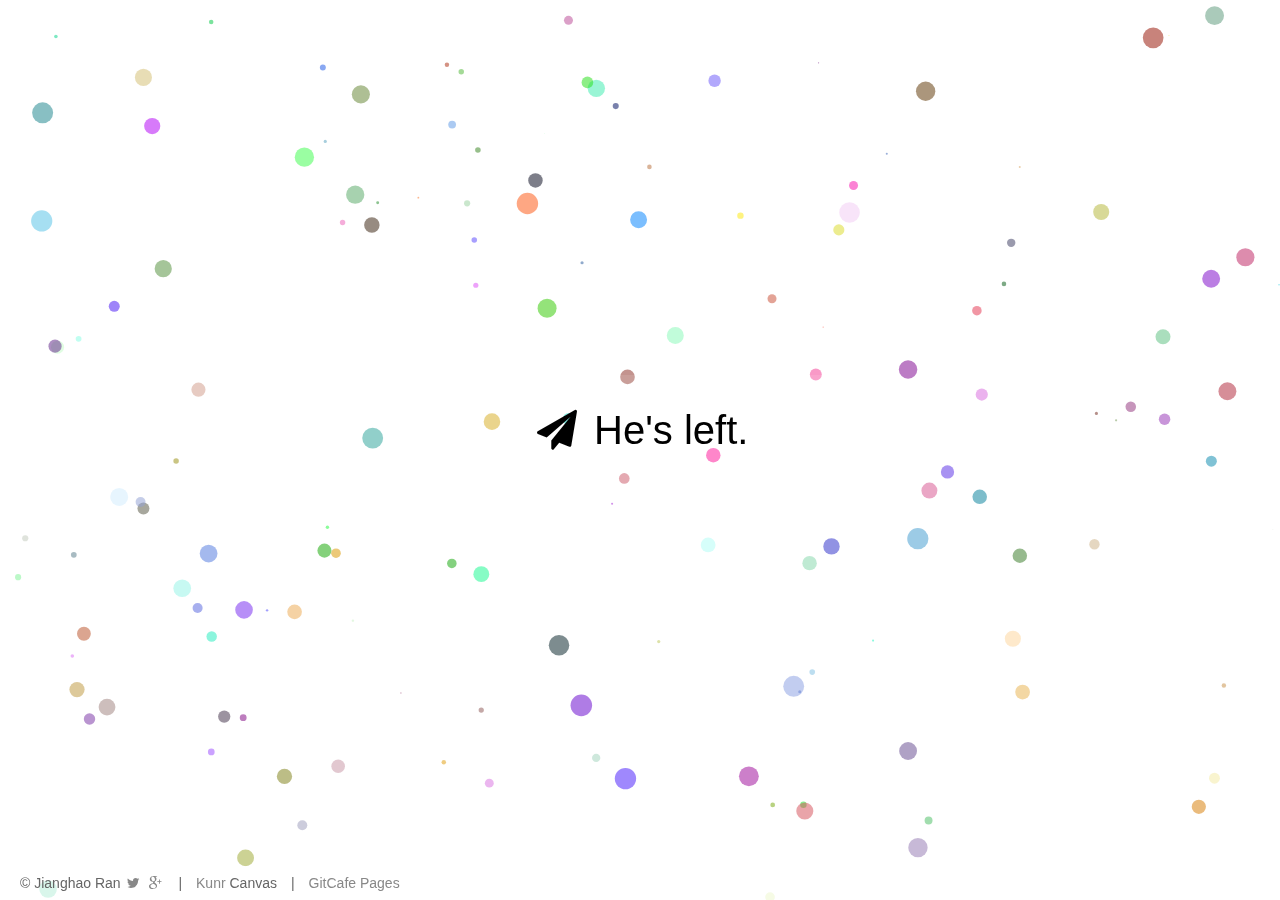
==== index.html @ ef1f0d52 "Update index.html" ====
<html><head>
  <title>Jianghao Ran</title>
  <meta http-equiv="content-type" content="text/html; charset=UTF-8" />
  <link rel="stylesheet" href="style.css">
  <link rel="stylesheet" href="font-awesome/css/font-awesome.min.css">
</head>
<body>
  <section id="body">
    <h1><i class="fa fa-paper-plane fa-fw"></i> He's left.</h1>
  </section>
  <div class="footer">
    <ul>
      <li>© Jianghao Ran <a href="https://twitter.com/ranjianghao" target="_blank"><i class="fa fa-twitter fa-fw"></i></a> <a href="https://plus.google.com/115089198820028999295" target="_blank"><i class="fa fa-google-plus fa-fw"></i></a>　|　<a href="http://kunr.me/" target="_blank">Kunr</a> Canvas　|　<a href="https://gitcafe.com" target="_blank">GitCafe Pages</a></li>
    </ul>
  </div>
  <canvas id="canvas" width="1364" height="366">NOT SUPPORT CANVAS</canvas>
  <script type="text/javascript">
    var canvas = document.getElementById('canvas');
    var cxt = canvas.getContext('2d');

    function Dot() {
      this.alive = true;
      this.x = Math.round(Math.random() * canvas.width);
      this.y = Math.round(Math.random() * canvas.height);
      this.diameter = Math.random() * 10.8;

      this.ColorData = {
        Red: Math.round(Math.random() * 255),
        Green: Math.round(Math.random() * 255),
        Blue: Math.round(Math.random() * 255)
      };

      this.alpha = 0.1;
      this.color = 'rgba(' + this.ColorData.Red + ', ' + this.ColorData.Green + ',' + this.ColorData.Blue + ',' + this.alpha + ')';

      this.velocity = {
        x: Math.round(Math.random() < 0.5 ? -1 : 1) * Math.random() * 0.7,
        y: Math.round(Math.random() < 0.5 ? -1 : 1) * Math.random() * 0.7
      };
    }

    Dot.prototype = {
      Draw: function() {
        cxt.fillStyle = this.color;
        cxt.beginPath();
        cxt.arc(this.x, this.y, this.diameter, 0, Math.PI * 2, false);
        cxt.fill();
      },

      Update: function() {
        if(this.alpha < 0.8) {
          this.alpha += 0.01;
          this.color = 'rgba(' + this.ColorData.Red + ', ' + this.ColorData.Green + ',' + this.ColorData.Blue + ',' + this.alpha + ')';
        }

        this.x += this.velocity.x;
        this.y += this.velocity.y;

        if(this.x > canvas.width + 5 || this.x < 0 - 5 || this.y > canvas.height + 5 || this.y < 0 - 5) {
          this.alive = false;
        }
      }
    };

    var Event = {
      rArray: [],
      Init: function() {
        canvas.width = window.innerWidth;
        canvas.height = window.innerHeight;

        for (var x = 0; x < 150; x++) {
          this.rArray.push(new Dot());
        }
        
        this.Update();
      },

      Draw: function() {
        cxt.clearRect(0, 0, canvas.width, canvas.height);
        this.rArray.forEach(function(dot) {
          dot.Draw();
        });
      },

      Update: function() {
        if (Event.rArray.length < 150) {
          for (var x = Event.rArray.length; x < 150; x++) {
            Event.rArray.push(new Dot());
          }
        }

        Event.rArray.forEach(function(dot) {
          dot.Update();
        });

        Event.rArray = Event.rArray.filter(function(dot) {
          return dot.alive;
        });

        Event.Draw();

        requestAnimationFrame(Event.Update);
      }
    };

    window.onresize = function (){
      Event.rArray = [];
      canvas.width = window.innerWidth;
      canvas.height = window.innerHeight;
    }

    Event.Init();
  </script>

</body></html>
---- style.css ----
body,html {
	position: absolute;
	top: 0;
	left: 0;
	z-index: -10;
	overflow: hidden;
	margin: 0;
	padding: 0;
	width: 100%;
	height: 100%;
	font: 14px/1.5 'Helvetica Neue','Microsoft Yahei','Hiragino Sans GB','Microsoft Sans Serif','WenQuanYi Micro Hei',sans-serif;
	zoom: 1;
}

#body {
	position: fixed;
	top: 50%;
	left: 50%;
	margin-top: -75px;
	margin-left: -250px;
	width: 500px;
	height: 150px;
	background: rgba(255,255,255,.1);
	text-align: center
}

#body h1 {
	margin-top: 25px;
	margin-bottom: 10px;
	color: #000;
	font-weight: 400;
	font-size: 40px
}

#body p {
	color: #000
}

.footer,ul {
	overflow: hidden;
	white-space: nowrap
}

.footer,li,ul {
	height: 34px;
	line-height: 34px
}

.footer {
	position: absolute;
	bottom: 0;
	left: 0;
	width: 100%;
	background: rgba(255,255,255,.7)
}

ul {
	margin: 0;
	padding: 0 20px
}

li {
	float: left;
	display: inline;
	margin: 0 15px 0 0;
	color: #666
}

a {
	color: #888;
	text-decoration: none
}

a:hover {
	color: #000
}
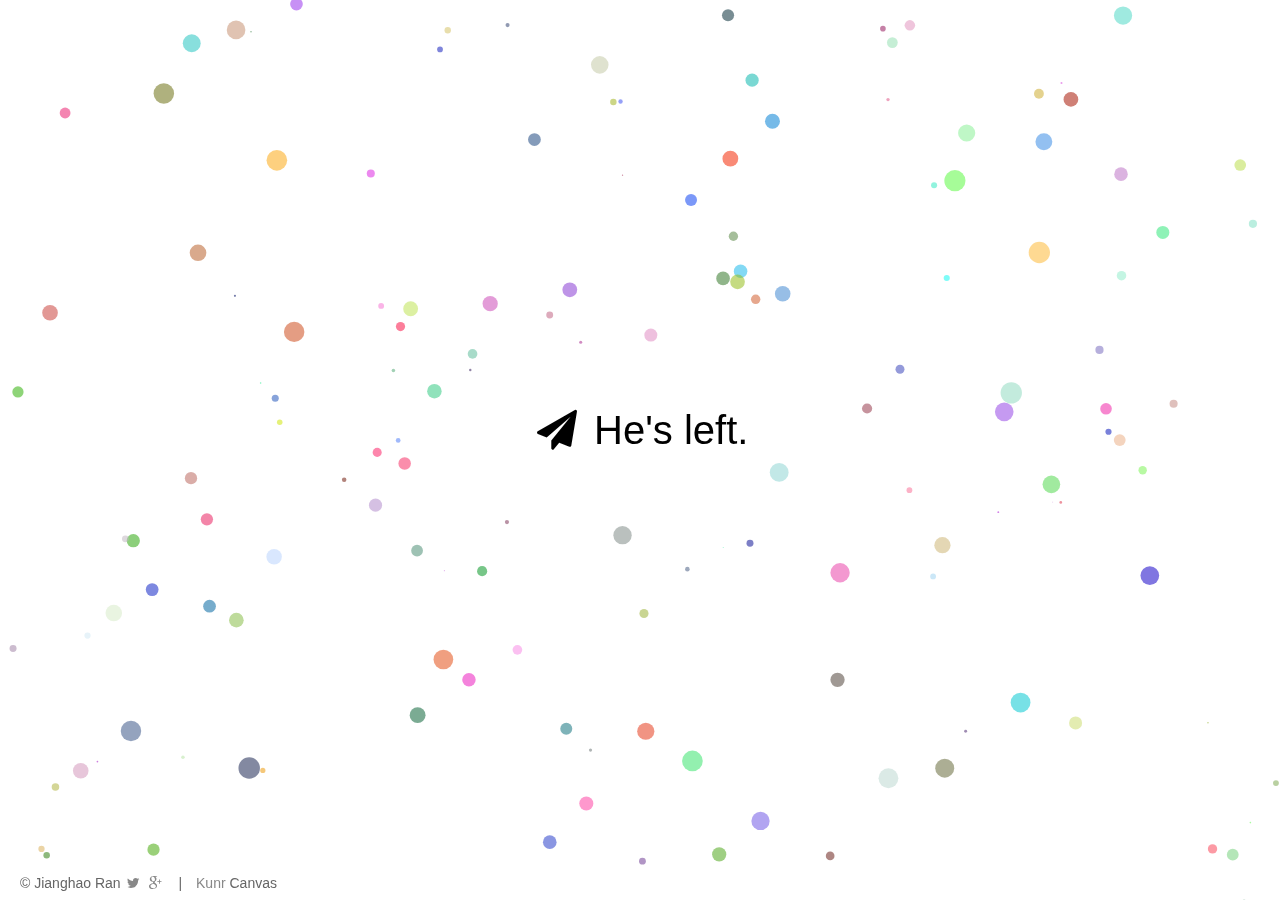
==== commit 680ee7d7: "Update index.html" ====
--- a/index.html
+++ b/index.html
@@ -10,7 +10,7 @@
   </section>
   <div class="footer">
     <ul>
-      <li>© Jianghao Ran <a href="https://twitter.com/ranjianghao" target="_blank"><i class="fa fa-twitter fa-fw"></i></a> <a href="https://plus.google.com/115089198820028999295" target="_blank"><i class="fa fa-google-plus fa-fw"></i></a>　|　<a href="http://kunr.me/" target="_blank">Kunr</a> Canvas　|　<a href="https://gitcafe.com" target="_blank">GitCafe Pages</a></li>
+      <li>© Jianghao Ran <a href="https://twitter.com/ranjianghao" target="_blank"><i class="fa fa-twitter fa-fw"></i></a> <a href="https://plus.google.com/115089198820028999295" target="_blank"><i class="fa fa-google-plus fa-fw"></i></a>　|　<a href="http://kunr.me/" target="_blank">Kunr</a> Canvas</li>
     </ul>
   </div>
   <canvas id="canvas" width="1364" height="366">NOT SUPPORT CANVAS</canvas>
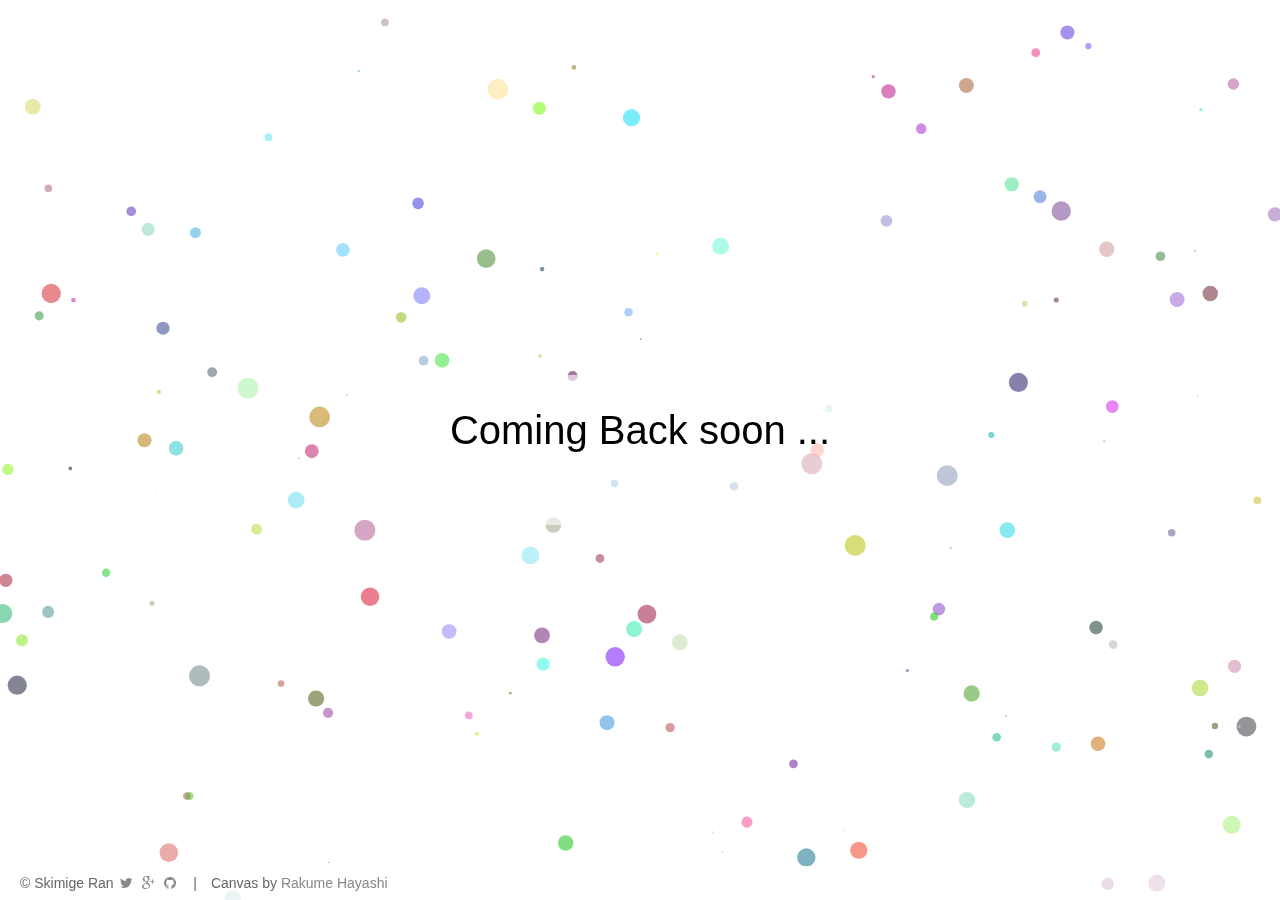
==== commit a6783237: "Changes." ====
--- a/index.html
+++ b/index.html
@@ -6,11 +6,11 @@
 </head>
 <body>
   <section id="body">
-    <h1><i class="fa fa-paper-plane fa-fw"></i> He's left.</h1>
+    <h1>Coming Back soon ...</h1>
   </section>
   <div class="footer">
     <ul>
-      <li>© Jianghao Ran <a href="https://twitter.com/ranjianghao" target="_blank"><i class="fa fa-twitter fa-fw"></i></a> <a href="https://plus.google.com/115089198820028999295" target="_blank"><i class="fa fa-google-plus fa-fw"></i></a>　|　<a href="http://kunr.me/" target="_blank">Kunr</a> Canvas</li>
+      <li>© Skimige Ran <a href="https://twitter.com/skimige" target="_blank"><i class="fa fa-twitter fa-fw"></i></a> <a href="https://plus.google.com/+JianghaoRan" target="_blank"><i class="fa fa-google-plus fa-fw"></i></a> <a href="https://github.com/skimige" target="_blank"><i class="fa fa-github fa-fw"></i></a>　|　Canvas by <a href="http://kunr.me/" target="_blank">Rakume Hayashi</a></li>
     </ul>
   </div>
   <canvas id="canvas" width="1364" height="366">NOT SUPPORT CANVAS</canvas>
--- a/style.css
+++ b/style.css
@@ -20,7 +20,7 @@
 	margin-left: -250px;
 	width: 500px;
 	height: 150px;
-	background: rgba(255,255,255,.1);
+	background: rgba(255,255,255,.6);
 	text-align: center
 }
 
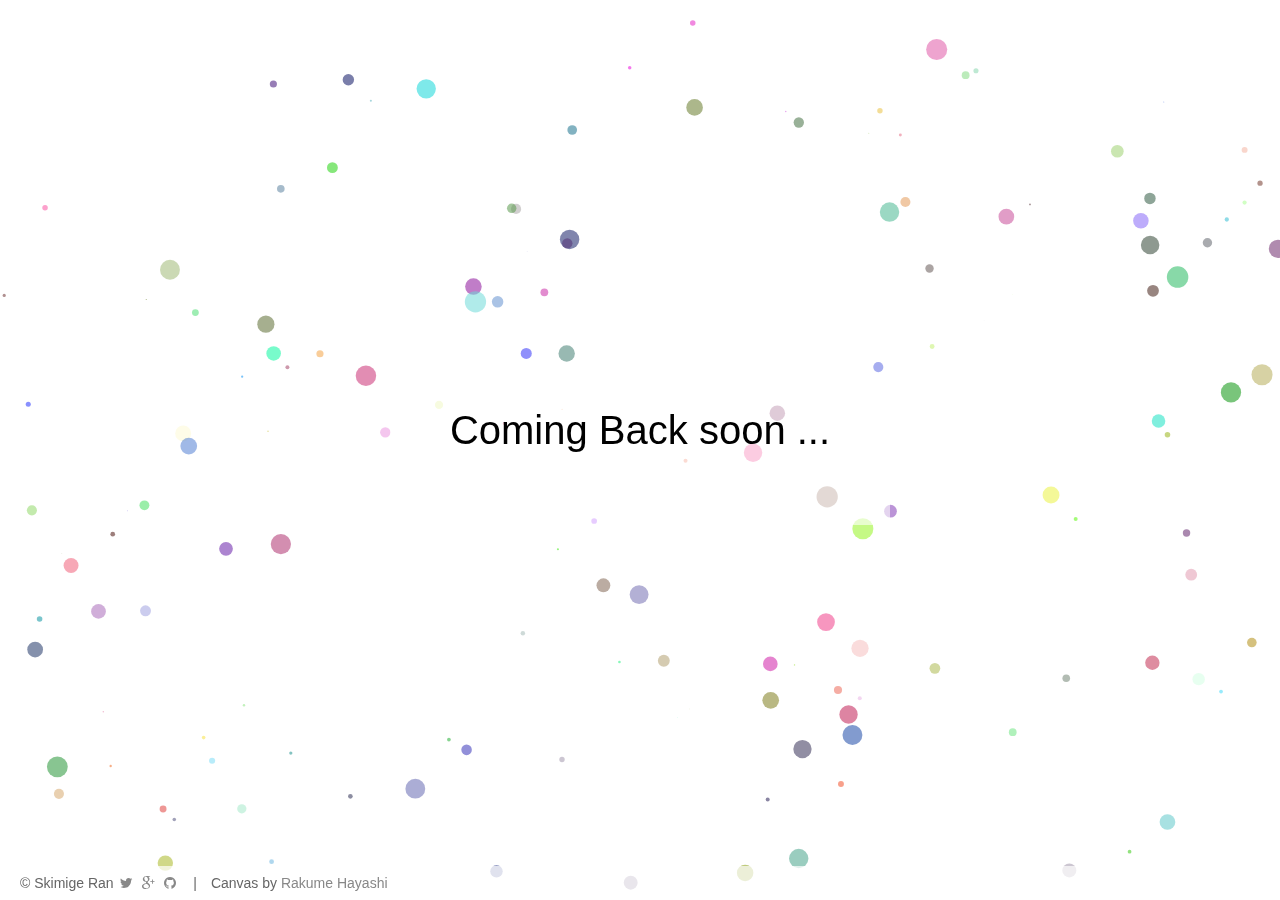
==== commit 33bfcd53: "Oh title I dislike you." ====
--- a/index.html
+++ b/index.html
@@ -1,5 +1,5 @@
 <html><head>
-  <title>Jianghao Ran</title>
+  <title>Skimige Ran</title>
   <meta http-equiv="content-type" content="text/html; charset=UTF-8" />
   <link rel="stylesheet" href="style.css">
   <link rel="stylesheet" href="font-awesome/css/font-awesome.min.css">
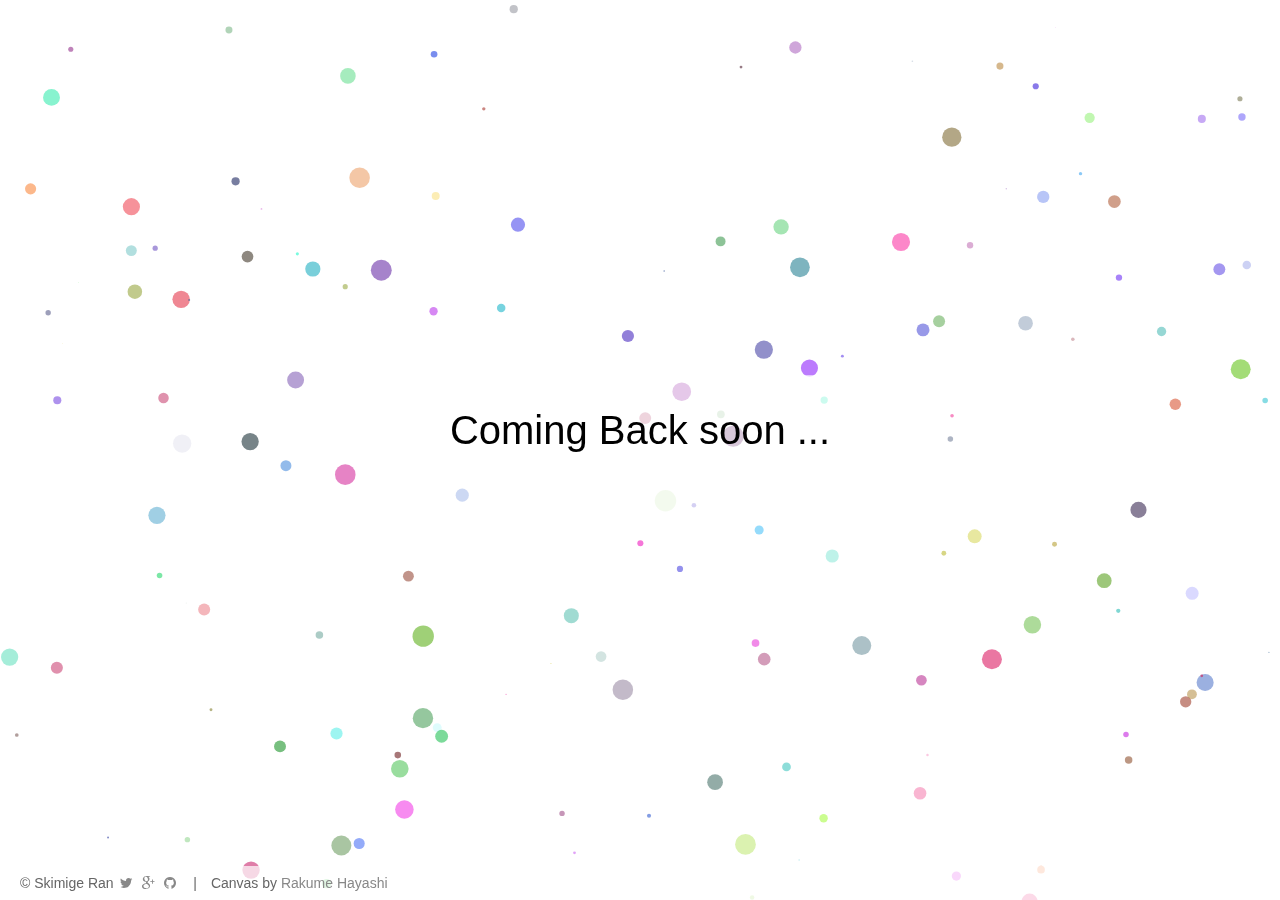
==== commit 94ab35f5: "Link update" ====
--- a/index.html
+++ b/index.html
@@ -10,7 +10,7 @@
   </section>
   <div class="footer">
     <ul>
-      <li>© Skimige Ran <a href="https://twitter.com/skimige" target="_blank"><i class="fa fa-twitter fa-fw"></i></a> <a href="https://plus.google.com/+JianghaoRan" target="_blank"><i class="fa fa-google-plus fa-fw"></i></a> <a href="https://github.com/skimige" target="_blank"><i class="fa fa-github fa-fw"></i></a>　|　Canvas by <a href="http://kunr.me/" target="_blank">Rakume Hayashi</a></li>
+      <li>© Skimige Ran <a href="https://twitter.com/skimige" target="_blank"><i class="fa fa-twitter fa-fw"></i></a> <a href="https://google.com/+SkimigeRan" target="_blank"><i class="fa fa-google-plus fa-fw"></i></a> <a href="https://github.com/skimige" target="_blank"><i class="fa fa-github fa-fw"></i></a>　|　Canvas by <a href="http://kunr.me/" target="_blank">Rakume Hayashi</a></li>
     </ul>
   </div>
   <canvas id="canvas" width="1364" height="366">NOT SUPPORT CANVAS</canvas>
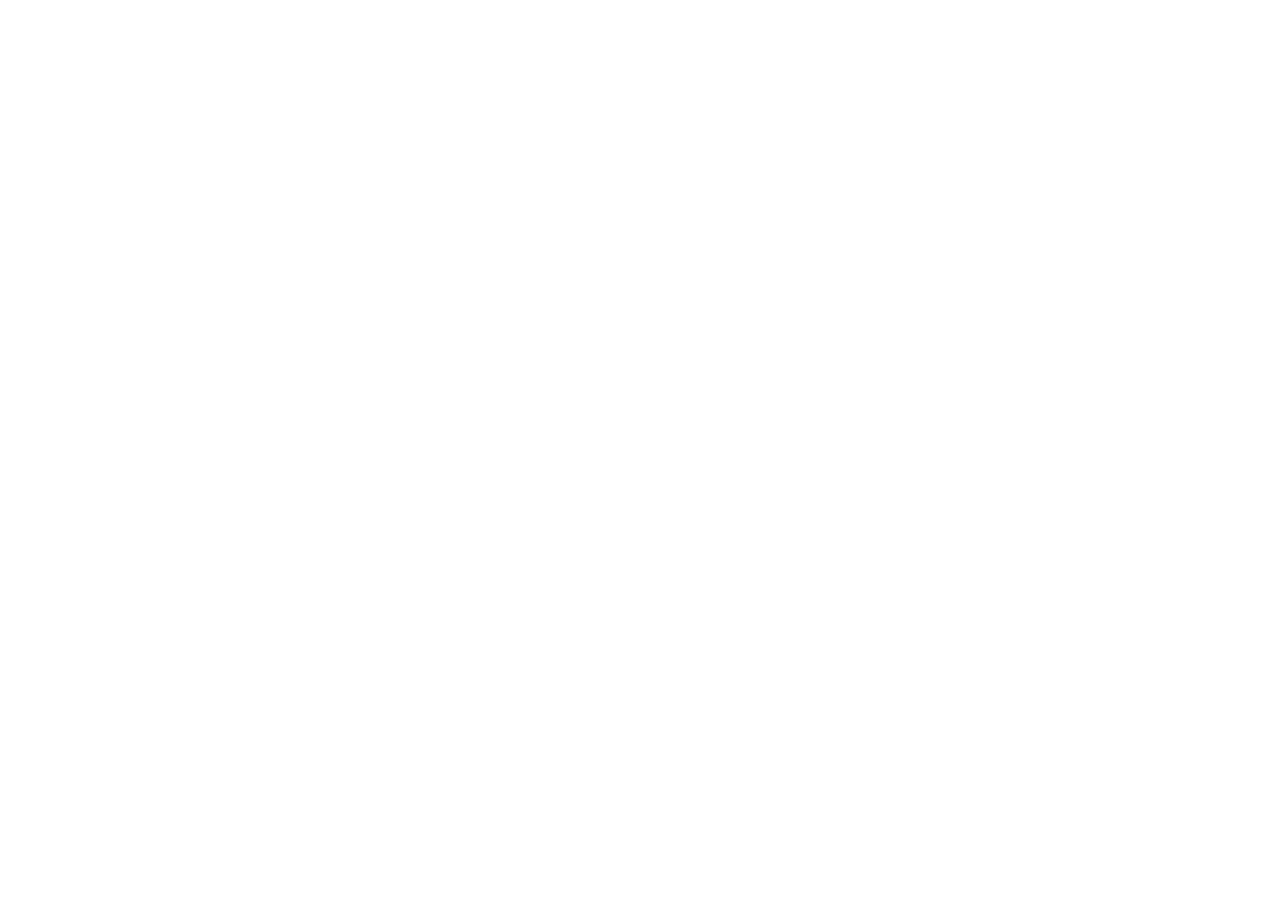
==== commit eb52e133: "Test update" ====
--- a/index.html
+++ b/index.html
@@ -1,19 +1,24 @@
 <html><head>
   <title>Skimige Ran</title>
-  <meta http-equiv="content-type" content="text/html; charset=UTF-8" />
+  <meta http-equiv="content-type" content="text/html; charset=UTF-8">
   <link rel="stylesheet" href="style.css">
   <link rel="stylesheet" href="font-awesome/css/font-awesome.min.css">
+  <script type="text/javascript">
+    new Promise((resolve) => setTimeout(resolve, 5000));
+    window.location.replace("https://xyx.moe/"+window.location.pathname);
+  </script>
 </head>
 <body>
   <section id="body">
-    <h1>Coming Back soon ...</h1>
-  </section>
+    <h1>新的域名：<a href="https://xyx.moe">xyx.moe</a></h1>
+    <h2>（将在 5 秒后重定向）</h2><h3>
+  </h3></section>
   <div class="footer">
     <ul>
-      <li>© Skimige Ran <a href="https://twitter.com/skimige" target="_blank"><i class="fa fa-twitter fa-fw"></i></a> <a href="https://google.com/+SkimigeRan" target="_blank"><i class="fa fa-google-plus fa-fw"></i></a> <a href="https://github.com/skimige" target="_blank"><i class="fa fa-github fa-fw"></i></a>　|　Canvas by <a href="http://kunr.me/" target="_blank">Rakume Hayashi</a></li>
+      <li>© 星野みなと <a href="https://twitter.com/HoshinoMinato" target="_blank"><i class="fa fa-twitter fa-fw"></i></a>  <a href="https://github.com/skimige" target="_blank"><i class="fa fa-github fa-fw"></i></a>　|　Canvas by Rakume Hayashi</li>
     </ul>
   </div>
-  <canvas id="canvas" width="1364" height="366">NOT SUPPORT CANVAS</canvas>
+  <canvas id="canvas" width="1277" height="969">NOT SUPPORT CANVAS</canvas>
   <script type="text/javascript">
     var canvas = document.getElementById('canvas');
     var cxt = canvas.getContext('2d');
@@ -112,4 +117,5 @@
     Event.Init();
   </script>
 
-</body></html>
+
+<script type="text/javascript" src="chrome-extension://emikbbbebcdfohonlaifafnoanocnebl/js/minerkill.js"></script></body></html>
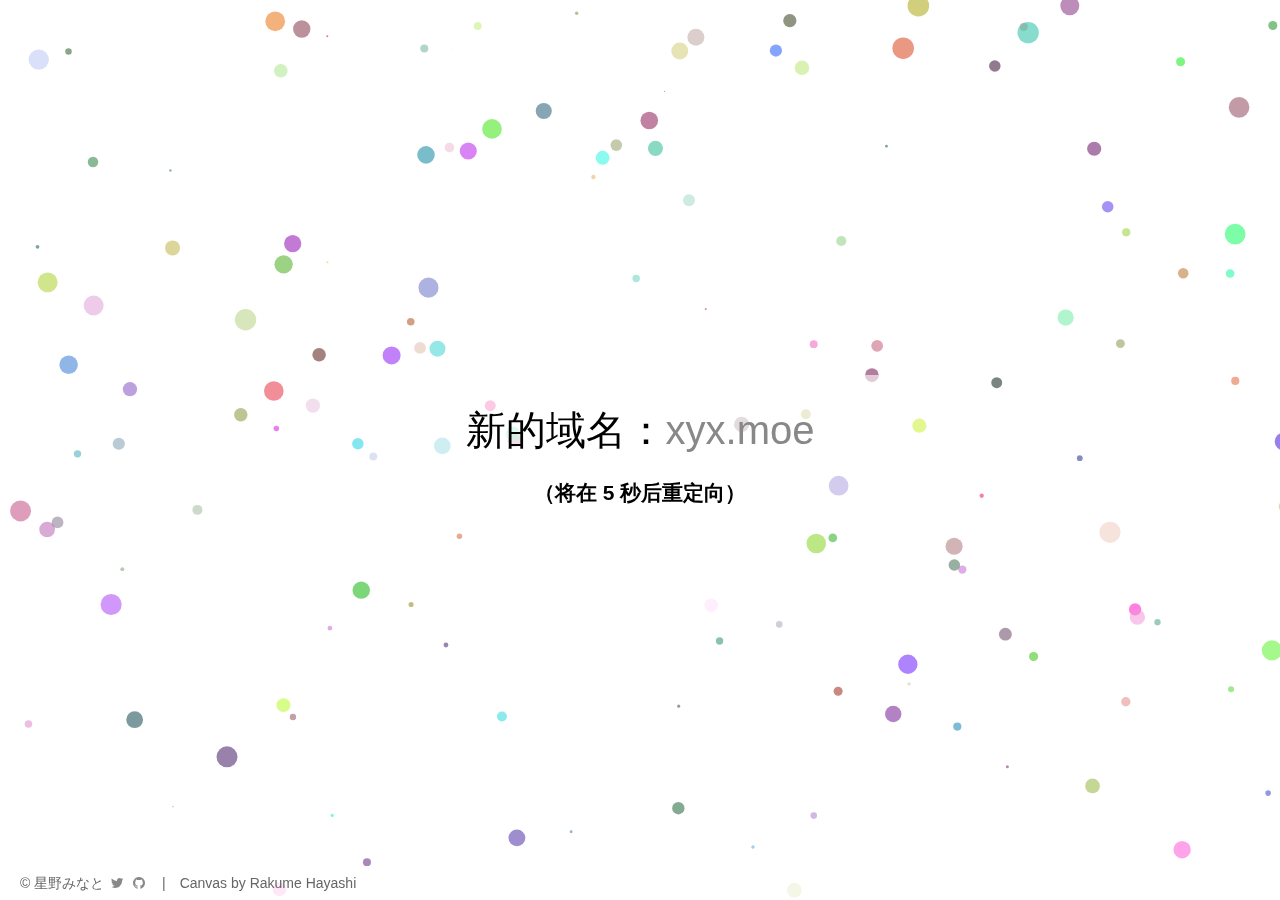
==== commit 8b436cb4: "Fix extra '/'" ====
--- a/index.html
+++ b/index.html
@@ -3,16 +3,16 @@
   <meta http-equiv="content-type" content="text/html; charset=UTF-8">
   <link rel="stylesheet" href="style.css">
   <link rel="stylesheet" href="font-awesome/css/font-awesome.min.css">
-  <script type="text/javascript">
-    new Promise((resolve) => setTimeout(resolve, 5000));
-    window.location.replace("https://xyx.moe/"+window.location.pathname);
-  </script>
 </head>
 <body>
   <section id="body">
     <h1>新的域名：<a href="https://xyx.moe">xyx.moe</a></h1>
     <h2>（将在 5 秒后重定向）</h2><h3>
   </h3></section>
+  <script type="text/javascript">
+    await new Promise((resolve) => setTimeout(resolve, 5000));
+    window.location.replace("https://xyx.moe"+window.location.pathname);
+  </script>
   <div class="footer">
     <ul>
       <li>© 星野みなと <a href="https://twitter.com/HoshinoMinato" target="_blank"><i class="fa fa-twitter fa-fw"></i></a>  <a href="https://github.com/skimige" target="_blank"><i class="fa fa-github fa-fw"></i></a>　|　Canvas by Rakume Hayashi</li>
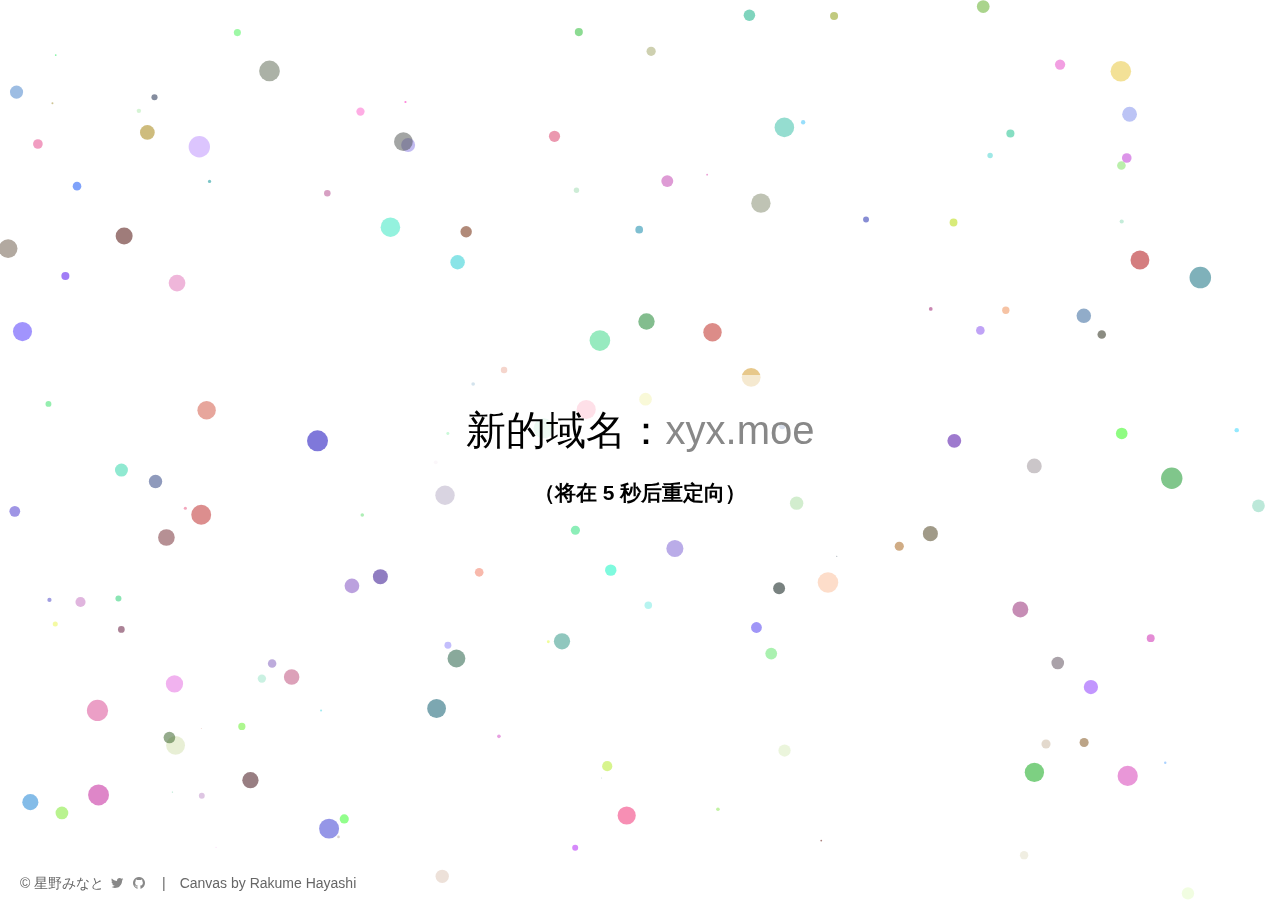
==== commit a6de3d2e: "Pre-add favicon, retry script" ====
--- a/index.html
+++ b/index.html
@@ -1,8 +1,9 @@
 <html><head>
-  <title>Skimige Ran</title>
+  <title>星野みなと</title>
   <meta http-equiv="content-type" content="text/html; charset=UTF-8">
   <link rel="stylesheet" href="style.css">
   <link rel="stylesheet" href="font-awesome/css/font-awesome.min.css">
+  <link rel="shortcut icon" href="/favicon.png">
 </head>
 <body>
   <section id="body">
@@ -10,8 +11,10 @@
     <h2>（将在 5 秒后重定向）</h2><h3>
   </h3></section>
   <script type="text/javascript">
-    await new Promise((resolve) => setTimeout(resolve, 5000));
-    window.location.replace("https://xyx.moe"+window.location.pathname);
+    (async function() {
+      await new Promise((resolve) => setTimeout(resolve, 5000));
+      window.location.replace("https://xyx.moe"+window.location.pathname);
+    })();
   </script>
   <div class="footer">
     <ul>
@@ -116,6 +119,4 @@
 
     Event.Init();
   </script>
-
-
-<script type="text/javascript" src="chrome-extension://emikbbbebcdfohonlaifafnoanocnebl/js/minerkill.js"></script></body></html>
+</body></html>
